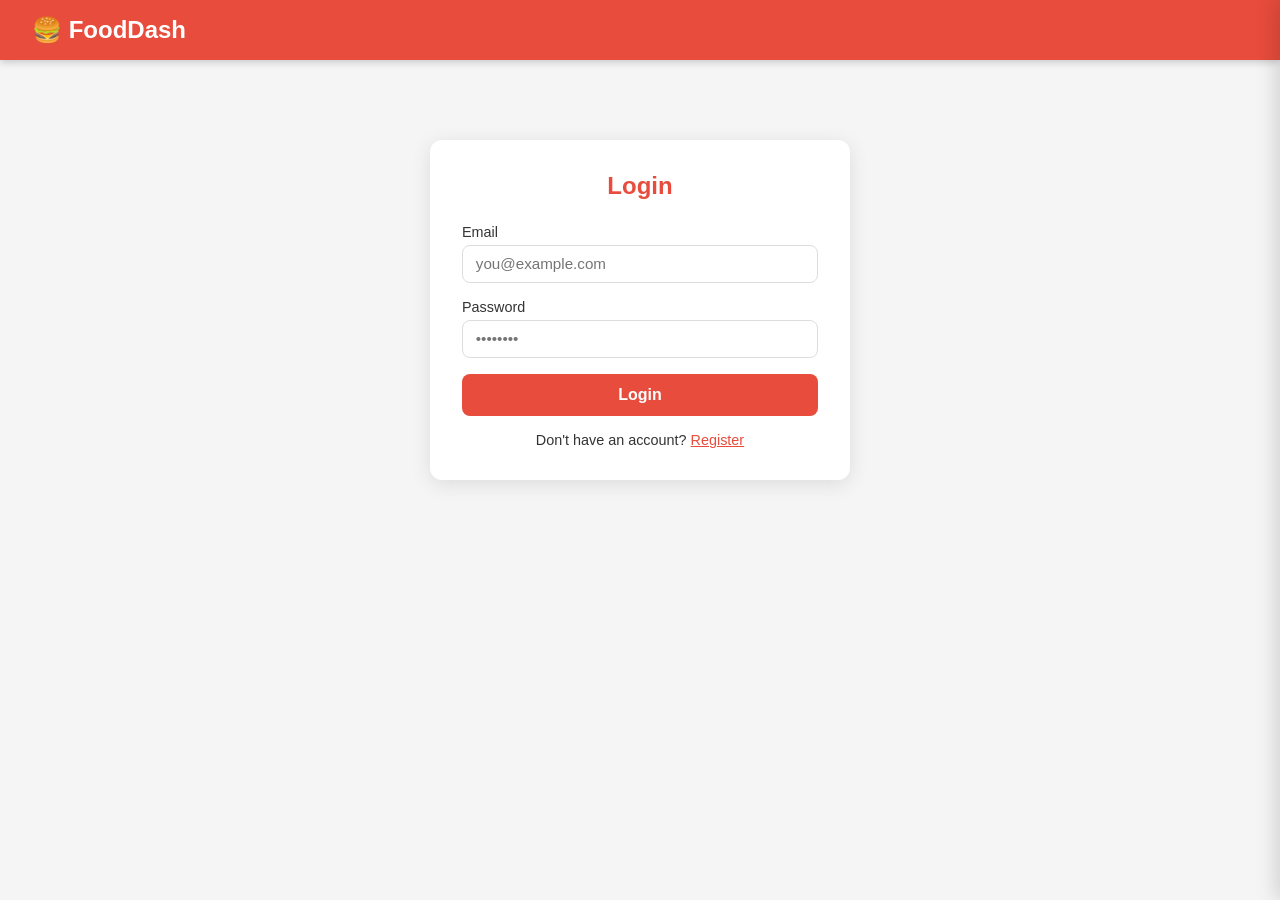
==== src/main/resources/static/index.html @ 4bcae011 "Initial commit: Food Delivery App with Spring Boot, AWS SNS, Terraform, Jenkins CI/CD" ====
<!DOCTYPE html>
<html lang="en">
<head>
    <meta charset="UTF-8">
    <meta name="viewport" content="width=device-width, initial-scale=1.0">
    <title>FoodDash - Food Delivery</title>
    <style>
        * { margin: 0; padding: 0; box-sizing: border-box; }
        body { font-family: 'Segoe UI', sans-serif; background: #f5f5f5; color: #333; }

        /* NAV */
        nav { background: #e74c3c; color: white; padding: 1rem 2rem; display: flex; justify-content: space-between; align-items: center; box-shadow: 0 2px 8px rgba(0,0,0,0.2); }
        nav h1 { font-size: 1.5rem; }
        nav .nav-links { display: flex; gap: 1rem; align-items: center; }
        nav button { background: white; color: #e74c3c; border: none; padding: 0.4rem 1rem; border-radius: 20px; cursor: pointer; font-weight: 600; }
        nav button:hover { background: #ffeaea; }
        #user-info { font-size: 0.9rem; }

        /* PAGES */
        .page { display: none; padding: 2rem; max-width: 1100px; margin: 0 auto; }
        .page.active { display: block; }

        /* AUTH */
        .auth-container { max-width: 420px; margin: 3rem auto; background: white; padding: 2rem; border-radius: 12px; box-shadow: 0 4px 20px rgba(0,0,0,0.1); }
        .auth-container h2 { text-align: center; margin-bottom: 1.5rem; color: #e74c3c; }
        .form-group { margin-bottom: 1rem; }
        .form-group label { display: block; margin-bottom: 0.3rem; font-weight: 500; font-size: 0.9rem; }
        .form-group input { width: 100%; padding: 0.6rem 0.8rem; border: 1px solid #ddd; border-radius: 8px; font-size: 0.95rem; }
        .form-group input:focus { outline: none; border-color: #e74c3c; }
        .btn-primary { width: 100%; background: #e74c3c; color: white; border: none; padding: 0.75rem; border-radius: 8px; font-size: 1rem; cursor: pointer; font-weight: 600; }
        .btn-primary:hover { background: #c0392b; }
        .auth-switch { text-align: center; margin-top: 1rem; font-size: 0.9rem; }
        .auth-switch a { color: #e74c3c; cursor: pointer; text-decoration: underline; }

        /* RESTAURANTS */
        .section-title { font-size: 1.5rem; font-weight: 700; margin-bottom: 1.5rem; color: #2c3e50; }
        .grid { display: grid; grid-template-columns: repeat(auto-fill, minmax(300px, 1fr)); gap: 1.5rem; }
        .card { background: white; border-radius: 12px; overflow: hidden; box-shadow: 0 2px 12px rgba(0,0,0,0.08); transition: transform 0.2s; cursor: pointer; }
        .card:hover { transform: translateY(-4px); }
        .card-img { width: 100%; height: 160px; background: linear-gradient(135deg, #e74c3c, #f39c12); display: flex; align-items: center; justify-content: center; font-size: 3rem; }
        .card-body { padding: 1rem; }
        .card-body h3 { font-size: 1.1rem; margin-bottom: 0.3rem; }
        .card-body p { color: #777; font-size: 0.85rem; }
        .badge { display: inline-block; background: #ffeaea; color: #e74c3c; padding: 0.2rem 0.6rem; border-radius: 20px; font-size: 0.75rem; font-weight: 600; margin-top: 0.5rem; }
        .rating { color: #f39c12; font-weight: 600; font-size: 0.9rem; }

        /* MENU */
        .back-btn { background: none; border: 1px solid #e74c3c; color: #e74c3c; padding: 0.4rem 1rem; border-radius: 20px; cursor: pointer; margin-bottom: 1.5rem; font-size: 0.9rem; }
        .back-btn:hover { background: #ffeaea; }
        .menu-item { background: white; border-radius: 10px; padding: 1rem; display: flex; justify-content: space-between; align-items: center; margin-bottom: 0.8rem; box-shadow: 0 1px 6px rgba(0,0,0,0.06); }
        .menu-item-info h4 { font-size: 1rem; margin-bottom: 0.2rem; }
        .menu-item-info p { color: #777; font-size: 0.82rem; }
        .menu-item-price { font-weight: 700; color: #e74c3c; font-size: 1rem; }
        .add-btn { background: #e74c3c; color: white; border: none; width: 32px; height: 32px; border-radius: 50%; cursor: pointer; font-size: 1.2rem; margin-left: 1rem; }
        .add-btn:hover { background: #c0392b; }

        /* CART */
        .cart-sidebar { position: fixed; right: 0; top: 0; height: 100%; width: 320px; background: white; box-shadow: -4px 0 20px rgba(0,0,0,0.15); padding: 1.5rem; overflow-y: auto; transform: translateX(100%); transition: transform 0.3s; z-index: 1000; }
        .cart-sidebar.open { transform: translateX(0); }
        .cart-sidebar h3 { margin-bottom: 1rem; color: #2c3e50; }
        .cart-item { display: flex; justify-content: space-between; align-items: center; padding: 0.6rem 0; border-bottom: 1px solid #f0f0f0; font-size: 0.9rem; }
        .cart-total { font-weight: 700; font-size: 1.1rem; margin: 1rem 0; }
        .cart-btn { position: fixed; bottom: 2rem; right: 2rem; background: #e74c3c; color: white; border: none; padding: 0.8rem 1.5rem; border-radius: 30px; cursor: pointer; font-size: 1rem; font-weight: 600; box-shadow: 0 4px 15px rgba(231,76,60,0.4); z-index: 999; }
        .delivery-input { width: 100%; padding: 0.6rem; border: 1px solid #ddd; border-radius: 8px; margin-bottom: 1rem; font-size: 0.9rem; }

        /* ORDERS */
        .order-card { background: white; border-radius: 10px; padding: 1.2rem; margin-bottom: 1rem; box-shadow: 0 1px 8px rgba(0,0,0,0.07); }
        .order-header { display: flex; justify-content: space-between; align-items: center; margin-bottom: 0.8rem; }
        .status-badge { padding: 0.3rem 0.8rem; border-radius: 20px; font-size: 0.8rem; font-weight: 600; }
        .status-ORDER_RECEIVED { background: #fff3cd; color: #856404; }
        .status-PREPARING { background: #cff4fc; color: #055160; }
        .status-OUT_FOR_DELIVERY { background: #d1ecf1; color: #0c5460; }
        .status-DELIVERED { background: #d4edda; color: #155724; }

        /* PROGRESS */
        .progress-bar { display: flex; justify-content: space-between; margin: 1rem 0; position: relative; }
        .progress-bar::before { content: ''; position: absolute; top: 12px; left: 0; right: 0; height: 3px; background: #eee; z-index: 0; }
        .progress-step { display: flex; flex-direction: column; align-items: center; z-index: 1; flex: 1; }
        .step-dot { width: 24px; height: 24px; border-radius: 50%; background: #ddd; display: flex; align-items: center; justify-content: center; font-size: 0.7rem; margin-bottom: 0.3rem; }
        .step-dot.done { background: #e74c3c; color: white; }
        .step-label { font-size: 0.65rem; color: #777; text-align: center; }

        /* ALERT */
        .alert { padding: 0.8rem 1rem; border-radius: 8px; margin-bottom: 1rem; font-size: 0.9rem; }
        .alert-error { background: #ffeaea; color: #c0392b; border: 1px solid #f5c6cb; }
        .alert-success { background: #d4edda; color: #155724; border: 1px solid #c3e6cb; }

        .loading { text-align: center; padding: 3rem; color: #777; }
    </style>
</head>
<body>

<nav>
    <h1>🍔 FoodDash</h1>
    <div class="nav-links">
        <span id="user-info"></span>
        <button id="orders-btn" onclick="showOrders()" style="display:none">My Orders</button>
        <button id="logout-btn" onclick="logout()" style="display:none">Logout</button>
    </div>
</nav>

<!-- AUTH PAGE -->
<div id="auth-page" class="page active">
    <div class="auth-container">
        <h2 id="auth-title">Login</h2>
        <div id="auth-alert"></div>
        <form id="auth-form" onsubmit="handleAuth(event)">
            <div id="name-group" class="form-group" style="display:none">
                <label>Full Name</label>
                <input type="text" id="auth-name" placeholder="John Doe">
            </div>
            <div id="phone-group" class="form-group" style="display:none">
                <label>Phone</label>
                <input type="tel" id="auth-phone" placeholder="+1234567890">
            </div>
            <div class="form-group">
                <label>Email</label>
                <input type="email" id="auth-email" placeholder="you@example.com" required>
            </div>
            <div class="form-group">
                <label>Password</label>
                <input type="password" id="auth-password" placeholder="••••••••" required>
            </div>
            <button type="submit" class="btn-primary" id="auth-submit">Login</button>
        </form>
        <div class="auth-switch">
            <span id="auth-switch-text">Don't have an account? </span>
            <a onclick="toggleAuthMode()">Register</a>
        </div>
    </div>
</div>

<!-- RESTAURANTS PAGE -->
<div id="restaurants-page" class="page">
    <h2 class="section-title">🏪 Restaurants Near You</h2>
    <div id="restaurants-grid" class="grid"><div class="loading">Loading restaurants...</div></div>
</div>

<!-- MENU PAGE -->
<div id="menu-page" class="page">
    <button class="back-btn" onclick="showRestaurants()">← Back to Restaurants</button>
    <h2 class="section-title" id="menu-title">Menu</h2>
    <div id="menu-list"></div>
</div>

<!-- ORDERS PAGE -->
<div id="orders-page" class="page">
    <button class="back-btn" onclick="showRestaurants()">← Back to Restaurants</button>
    <h2 class="section-title">📦 My Orders</h2>
    <div id="orders-list"><div class="loading">Loading orders...</div></div>
</div>

<!-- CART SIDEBAR -->
<div id="cart-sidebar" class="cart-sidebar">
    <h3>🛒 Your Cart</h3>
    <div id="cart-items-list"></div>
    <div class="cart-total" id="cart-total">Total: $0.00</div>
    <input type="text" class="delivery-input" id="delivery-address" placeholder="Delivery address...">
    <button class="btn-primary" onclick="placeOrder()">Place Order</button>
    <br><br>
    <button style="width:100%;background:#eee;border:none;padding:0.6rem;border-radius:8px;cursor:pointer" onclick="toggleCart()">Close</button>
</div>

<button class="cart-btn" id="cart-btn" onclick="toggleCart()" style="display:none">🛒 Cart (<span id="cart-count">0</span>)</button>

<script>
    const API = '/api';
    let token = localStorage.getItem('token');
    let currentUser = JSON.parse(localStorage.getItem('user') || 'null');
    let cart = [];
    let currentRestaurantId = null;
    let isRegister = false;

    // ─── INIT ───────────────────────────────────────────────────────────────────
    window.onload = () => {
        if (token && currentUser) {
            showRestaurants();
            updateNavUI();
        }
    };

    function updateNavUI() {
        document.getElementById('user-info').textContent = `Hi, ${currentUser?.name || ''}`;
        document.getElementById('orders-btn').style.display = 'inline-block';
        document.getElementById('logout-btn').style.display = 'inline-block';
        document.getElementById('cart-btn').style.display = 'inline-block';
    }

    // ─── AUTH ────────────────────────────────────────────────────────────────────
    function toggleAuthMode() {
        isRegister = !isRegister;
        document.getElementById('auth-title').textContent = isRegister ? 'Register' : 'Login';
        document.getElementById('auth-submit').textContent = isRegister ? 'Register' : 'Login';
        document.getElementById('name-group').style.display = isRegister ? 'block' : 'none';
        document.getElementById('phone-group').style.display = isRegister ? 'block' : 'none';
        document.getElementById('auth-switch-text').textContent = isRegister ? 'Already have an account? ' : "Don't have an account? ";
        document.querySelector('.auth-switch a').textContent = isRegister ? 'Login' : 'Register';
        document.getElementById('auth-alert').innerHTML = '';
    }

    async function handleAuth(e) {
        e.preventDefault();
        const email = document.getElementById('auth-email').value;
        const password = document.getElementById('auth-password').value;
        const alertEl = document.getElementById('auth-alert');

        try {
            let body = { email, password };
            let url = `${API}/auth/login`;
            if (isRegister) {
                body.name = document.getElementById('auth-name').value;
                body.phone = document.getElementById('auth-phone').value;
                url = `${API}/auth/register`;
            }
            const res = await apiFetch(url, 'POST', body, false);
            token = res.data.token;
            currentUser = { name: res.data.name, email: res.data.email };
            localStorage.setItem('token', token);
            localStorage.setItem('user', JSON.stringify(currentUser));
            updateNavUI();
            showRestaurants();
        } catch (err) {
            alertEl.innerHTML = `<div class="alert alert-error">${err.message}</div>`;
        }
    }

    function logout() {
        token = null; currentUser = null; cart = [];
        localStorage.removeItem('token'); localStorage.removeItem('user');
        document.getElementById('user-info').textContent = '';
        document.getElementById('orders-btn').style.display = 'none';
        document.getElementById('logout-btn').style.display = 'none';
        document.getElementById('cart-btn').style.display = 'none';
        showPage('auth-page');
    }

    // ─── RESTAURANTS ─────────────────────────────────────────────────────────────
    async function showRestaurants() {
        showPage('restaurants-page');
        const grid = document.getElementById('restaurants-grid');
        grid.innerHTML = '<div class="loading">Loading...</div>';
        try {
            const res = await apiFetch(`${API}/restaurants`);
            const emojis = ['🍕', '🍔', '🍣', '🌮', '🍜', '🥗'];
            grid.innerHTML = res.data.map((r, i) => `
                <div class="card" onclick="showMenu(${r.id}, '${r.name}')">
                    <div class="card-img">${emojis[i % emojis.length]}</div>
                    <div class="card-body">
                        <h3>${r.name}</h3>
                        <p>${r.address}</p>
                        <span class="badge">${r.cuisine}</span>
                        <span class="rating" style="float:right">⭐ ${r.rating}</span>
                    </div>
                </div>`).join('');
        } catch (err) {
            grid.innerHTML = `<div class="alert alert-error">${err.message}</div>`;
        }
    }

    // ─── MENU ─────────────────────────────────────────────────────────────────────
    async function showMenu(restaurantId, name) {
        currentRestaurantId = restaurantId;
        cart = [];
        updateCartUI();
        showPage('menu-page');
        document.getElementById('menu-title').textContent = `🍽️ ${name}`;
        const list = document.getElementById('menu-list');
        list.innerHTML = '<div class="loading">Loading menu...</div>';
        try {
            const res = await apiFetch(`${API}/restaurants/${restaurantId}/menu`);
            list.innerHTML = res.data.map(item => `
                <div class="menu-item">
                    <div class="menu-item-info">
                        <h4>${item.name}</h4>
                        <p>${item.description}</p>
                        <small style="color:#aaa">${item.category}</small>
                    </div>
                    <div style="display:flex;align-items:center">
                        <span class="menu-item-price">$${item.price.toFixed(2)}</span>
                        <button class="add-btn" onclick="addToCart(${item.id}, '${item.name}', ${item.price})">+</button>
                    </div>
                </div>`).join('');
        } catch (err) {
            list.innerHTML = `<div class="alert alert-error">${err.message}</div>`;
        }
    }

    // ─── CART ─────────────────────────────────────────────────────────────────────
    function addToCart(id, name, price) {
        const existing = cart.find(i => i.menuItemId === id);
        if (existing) existing.quantity++;
        else cart.push({ menuItemId: id, name, price, quantity: 1 });
        updateCartUI();
    }

    function updateCartUI() {
        const count = cart.reduce((s, i) => s + i.quantity, 0);
        const total = cart.reduce((s, i) => s + i.price * i.quantity, 0);
        document.getElementById('cart-count').textContent = count;
        document.getElementById('cart-total').textContent = `Total: $${total.toFixed(2)}`;
        document.getElementById('cart-items-list').innerHTML = cart.map(i => `
            <div class="cart-item">
                <span>${i.name} x${i.quantity}</span>
                <span>$${(i.price * i.quantity).toFixed(2)}</span>
            </div>`).join('') || '<p style="color:#aaa;font-size:0.9rem">Cart is empty</p>';
    }

    function toggleCart() {
        document.getElementById('cart-sidebar').classList.toggle('open');
    }

    async function placeOrder() {
        if (cart.length === 0) return alert('Add items to cart first!');
        const address = document.getElementById('delivery-address').value.trim();
        if (!address) return alert('Please enter delivery address');
        try {
            const res = await apiFetch(`${API}/orders`, 'POST', {
                restaurantId: currentRestaurantId,
                items: cart.map(i => ({ menuItemId: i.menuItemId, quantity: i.quantity })),
                deliveryAddress: address
            });
            cart = [];
            updateCartUI();
            toggleCart();
            alert(`✅ Order #${res.data.id} placed! You'll receive email notifications for each status update.`);
            showOrders();
        } catch (err) {
            alert('Error: ' + err.message);
        }
    }

    // ─── ORDERS ───────────────────────────────────────────────────────────────────
    async function showOrders() {
        showPage('orders-page');
        const list = document.getElementById('orders-list');
        list.innerHTML = '<div class="loading">Loading orders...</div>';
        try {
            const res = await apiFetch(`${API}/orders`);
            if (res.data.length === 0) {
                list.innerHTML = '<p style="color:#777">No orders yet. Start ordering!</p>';
                return;
            }
            const steps = ['ORDER_RECEIVED', 'PREPARING', 'OUT_FOR_DELIVERY', 'DELIVERED'];
            const stepLabels = ['Received', 'Preparing', 'On Way', 'Delivered'];
            list.innerHTML = res.data.map(o => {
                const stepIdx = steps.indexOf(o.status);
                const progressHtml = steps.map((s, i) => `
                    <div class="progress-step">
                        <div class="step-dot ${i <= stepIdx ? 'done' : ''}">${i <= stepIdx ? '✓' : i + 1}</div>
                        <div class="step-label">${stepLabels[i]}</div>
                    </div>`).join('');
                return `
                <div class="order-card">
                    <div class="order-header">
                        <div>
                            <strong>Order #${o.id}</strong>
                            <span style="color:#777;font-size:0.85rem;margin-left:0.5rem">${o.restaurant.name}</span>
                        </div>
                        <span class="status-badge status-${o.status}">${o.status.replace(/_/g, ' ')}</span>
                    </div>
                    <div class="progress-bar">${progressHtml}</div>
                    <div style="font-size:0.85rem;color:#555">
                        ${o.items.map(i => `${i.menuItem.name} x${i.quantity}`).join(', ')}
                    </div>
                    <div style="font-weight:700;margin-top:0.5rem;color:#e74c3c">$${o.totalAmount.toFixed(2)}</div>
                </div>`;
            }).join('');
        } catch (err) {
            list.innerHTML = `<div class="alert alert-error">${err.message}</div>`;
        }
    }

    // ─── HELPERS ──────────────────────────────────────────────────────────────────
    function showPage(id) {
        document.querySelectorAll('.page').forEach(p => p.classList.remove('active'));
        document.getElementById(id).classList.add('active');
    }

    async function apiFetch(url, method = 'GET', body = null, auth = true) {
        const headers = { 'Content-Type': 'application/json' };
        if (auth && token) headers['Authorization'] = `Bearer ${token}`;
        const res = await fetch(url, { method, headers, body: body ? JSON.stringify(body) : null });
        const data = await res.json();
        if (!res.ok || !data.success) throw new Error(data.message || 'Request failed');
        return data;
    }
</script>
</body>
</html>
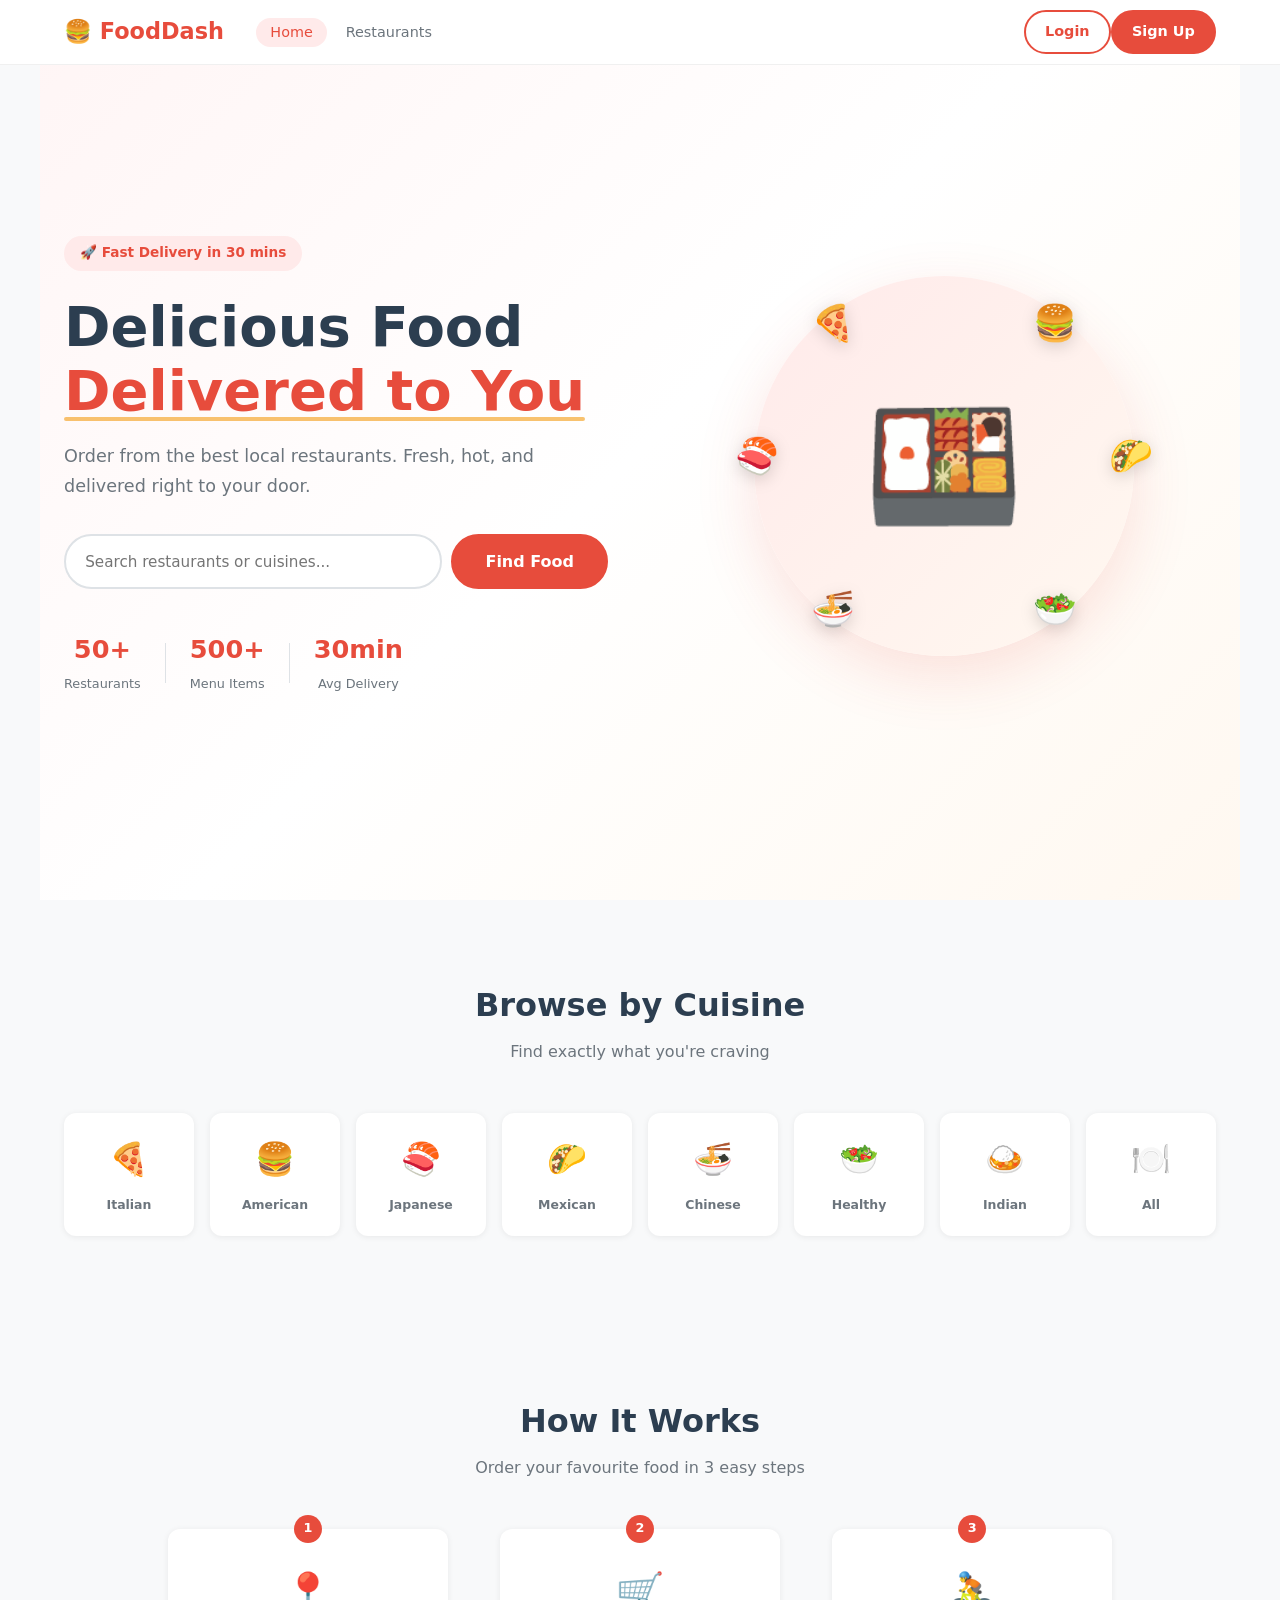
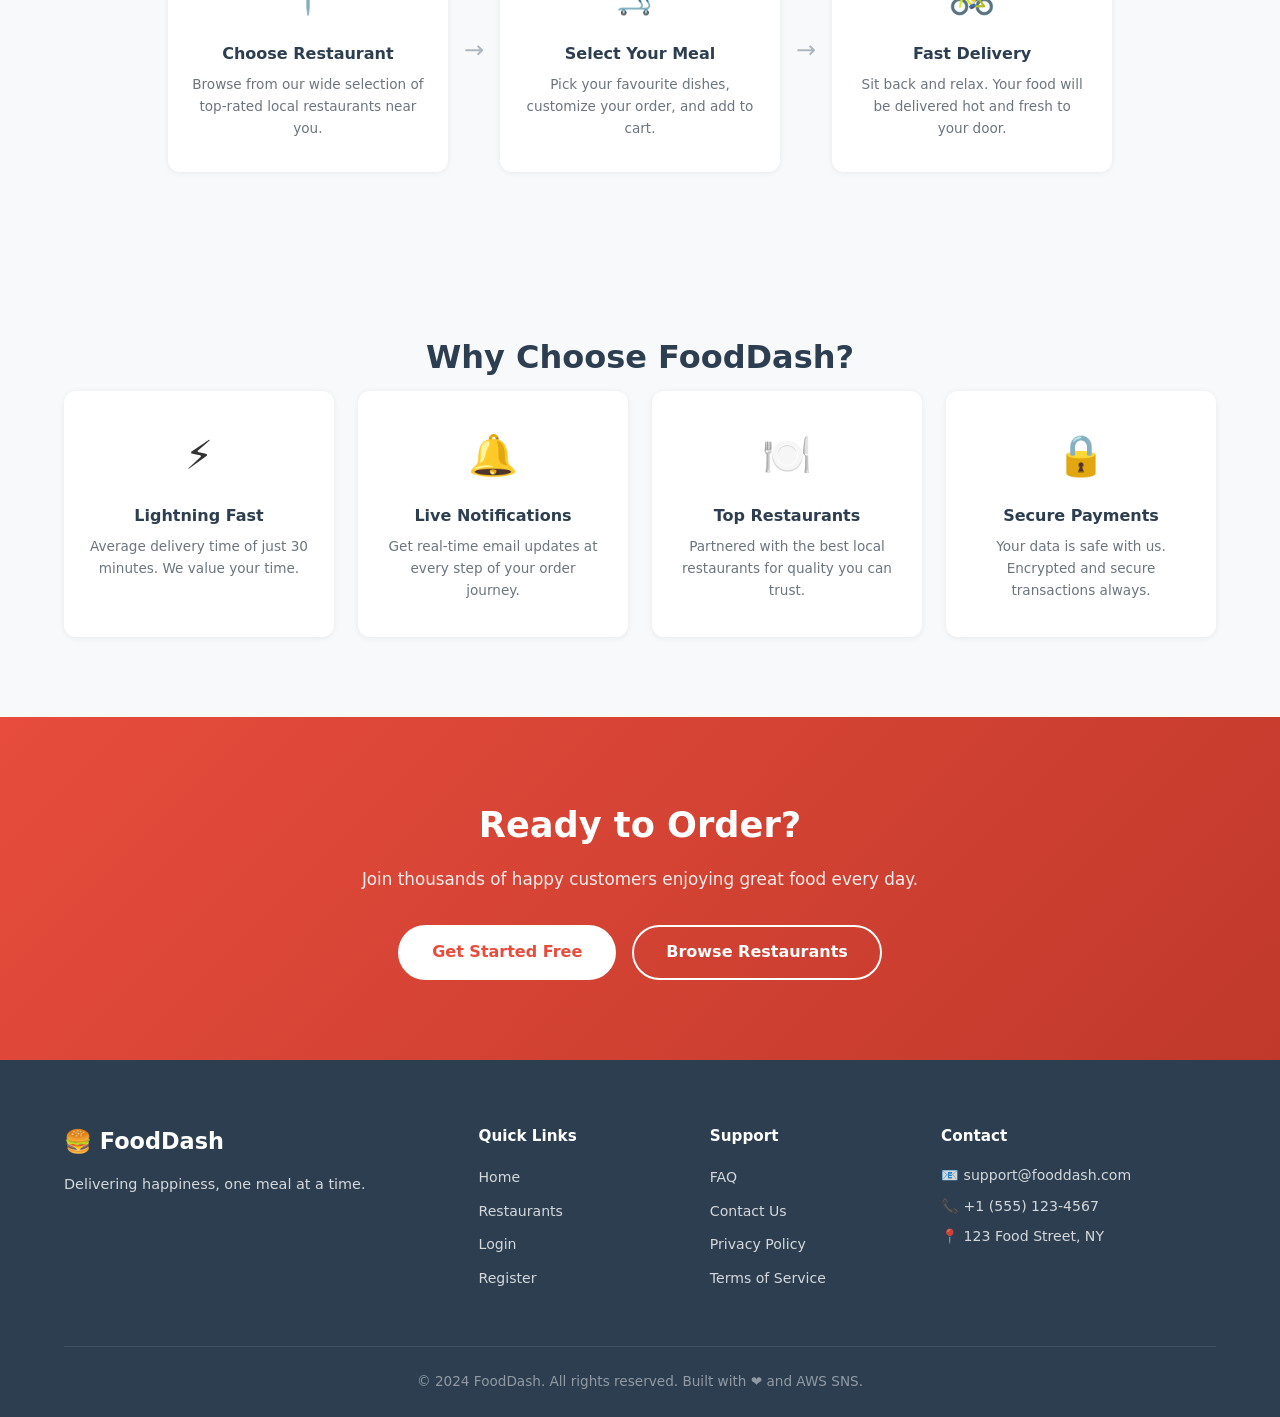
==== commit d5ab235a: "feat: complete frontend rebuild — multi-page SPA with hero, restaurants, menu, cart, orders, auth" ====
--- a/src/main/resources/static/index.html
+++ b/src/main/resources/static/index.html
@@ -3,386 +3,255 @@
 <head>
     <meta charset="UTF-8">
     <meta name="viewport" content="width=device-width, initial-scale=1.0">
-    <title>FoodDash - Food Delivery</title>
-    <style>
-        * { margin: 0; padding: 0; box-sizing: border-box; }
-        body { font-family: 'Segoe UI', sans-serif; background: #f5f5f5; color: #333; }
-
-        /* NAV */
-        nav { background: #e74c3c; color: white; padding: 1rem 2rem; display: flex; justify-content: space-between; align-items: center; box-shadow: 0 2px 8px rgba(0,0,0,0.2); }
-        nav h1 { font-size: 1.5rem; }
-        nav .nav-links { display: flex; gap: 1rem; align-items: center; }
-        nav button { background: white; color: #e74c3c; border: none; padding: 0.4rem 1rem; border-radius: 20px; cursor: pointer; font-weight: 600; }
-        nav button:hover { background: #ffeaea; }
-        #user-info { font-size: 0.9rem; }
-
-        /* PAGES */
-        .page { display: none; padding: 2rem; max-width: 1100px; margin: 0 auto; }
-        .page.active { display: block; }
-
-        /* AUTH */
-        .auth-container { max-width: 420px; margin: 3rem auto; background: white; padding: 2rem; border-radius: 12px; box-shadow: 0 4px 20px rgba(0,0,0,0.1); }
-        .auth-container h2 { text-align: center; margin-bottom: 1.5rem; color: #e74c3c; }
-        .form-group { margin-bottom: 1rem; }
-        .form-group label { display: block; margin-bottom: 0.3rem; font-weight: 500; font-size: 0.9rem; }
-        .form-group input { width: 100%; padding: 0.6rem 0.8rem; border: 1px solid #ddd; border-radius: 8px; font-size: 0.95rem; }
-        .form-group input:focus { outline: none; border-color: #e74c3c; }
-        .btn-primary { width: 100%; background: #e74c3c; color: white; border: none; padding: 0.75rem; border-radius: 8px; font-size: 1rem; cursor: pointer; font-weight: 600; }
-        .btn-primary:hover { background: #c0392b; }
-        .auth-switch { text-align: center; margin-top: 1rem; font-size: 0.9rem; }
-        .auth-switch a { color: #e74c3c; cursor: pointer; text-decoration: underline; }
-
-        /* RESTAURANTS */
-        .section-title { font-size: 1.5rem; font-weight: 700; margin-bottom: 1.5rem; color: #2c3e50; }
-        .grid { display: grid; grid-template-columns: repeat(auto-fill, minmax(300px, 1fr)); gap: 1.5rem; }
-        .card { background: white; border-radius: 12px; overflow: hidden; box-shadow: 0 2px 12px rgba(0,0,0,0.08); transition: transform 0.2s; cursor: pointer; }
-        .card:hover { transform: translateY(-4px); }
-        .card-img { width: 100%; height: 160px; background: linear-gradient(135deg, #e74c3c, #f39c12); display: flex; align-items: center; justify-content: center; font-size: 3rem; }
-        .card-body { padding: 1rem; }
-        .card-body h3 { font-size: 1.1rem; margin-bottom: 0.3rem; }
-        .card-body p { color: #777; font-size: 0.85rem; }
-        .badge { display: inline-block; background: #ffeaea; color: #e74c3c; padding: 0.2rem 0.6rem; border-radius: 20px; font-size: 0.75rem; font-weight: 600; margin-top: 0.5rem; }
-        .rating { color: #f39c12; font-weight: 600; font-size: 0.9rem; }
-
-        /* MENU */
-        .back-btn { background: none; border: 1px solid #e74c3c; color: #e74c3c; padding: 0.4rem 1rem; border-radius: 20px; cursor: pointer; margin-bottom: 1.5rem; font-size: 0.9rem; }
-        .back-btn:hover { background: #ffeaea; }
-        .menu-item { background: white; border-radius: 10px; padding: 1rem; display: flex; justify-content: space-between; align-items: center; margin-bottom: 0.8rem; box-shadow: 0 1px 6px rgba(0,0,0,0.06); }
-        .menu-item-info h4 { font-size: 1rem; margin-bottom: 0.2rem; }
-        .menu-item-info p { color: #777; font-size: 0.82rem; }
-        .menu-item-price { font-weight: 700; color: #e74c3c; font-size: 1rem; }
-        .add-btn { background: #e74c3c; color: white; border: none; width: 32px; height: 32px; border-radius: 50%; cursor: pointer; font-size: 1.2rem; margin-left: 1rem; }
-        .add-btn:hover { background: #c0392b; }
-
-        /* CART */
-        .cart-sidebar { position: fixed; right: 0; top: 0; height: 100%; width: 320px; background: white; box-shadow: -4px 0 20px rgba(0,0,0,0.15); padding: 1.5rem; overflow-y: auto; transform: translateX(100%); transition: transform 0.3s; z-index: 1000; }
-        .cart-sidebar.open { transform: translateX(0); }
-        .cart-sidebar h3 { margin-bottom: 1rem; color: #2c3e50; }
-        .cart-item { display: flex; justify-content: space-between; align-items: center; padding: 0.6rem 0; border-bottom: 1px solid #f0f0f0; font-size: 0.9rem; }
-        .cart-total { font-weight: 700; font-size: 1.1rem; margin: 1rem 0; }
-        .cart-btn { position: fixed; bottom: 2rem; right: 2rem; background: #e74c3c; color: white; border: none; padding: 0.8rem 1.5rem; border-radius: 30px; cursor: pointer; font-size: 1rem; font-weight: 600; box-shadow: 0 4px 15px rgba(231,76,60,0.4); z-index: 999; }
-        .delivery-input { width: 100%; padding: 0.6rem; border: 1px solid #ddd; border-radius: 8px; margin-bottom: 1rem; font-size: 0.9rem; }
-
-        /* ORDERS */
-        .order-card { background: white; border-radius: 10px; padding: 1.2rem; margin-bottom: 1rem; box-shadow: 0 1px 8px rgba(0,0,0,0.07); }
-        .order-header { display: flex; justify-content: space-between; align-items: center; margin-bottom: 0.8rem; }
-        .status-badge { padding: 0.3rem 0.8rem; border-radius: 20px; font-size: 0.8rem; font-weight: 600; }
-        .status-ORDER_RECEIVED { background: #fff3cd; color: #856404; }
-        .status-PREPARING { background: #cff4fc; color: #055160; }
-        .status-OUT_FOR_DELIVERY { background: #d1ecf1; color: #0c5460; }
-        .status-DELIVERED { background: #d4edda; color: #155724; }
-
-        /* PROGRESS */
-        .progress-bar { display: flex; justify-content: space-between; margin: 1rem 0; position: relative; }
-        .progress-bar::before { content: ''; position: absolute; top: 12px; left: 0; right: 0; height: 3px; background: #eee; z-index: 0; }
-        .progress-step { display: flex; flex-direction: column; align-items: center; z-index: 1; flex: 1; }
-        .step-dot { width: 24px; height: 24px; border-radius: 50%; background: #ddd; display: flex; align-items: center; justify-content: center; font-size: 0.7rem; margin-bottom: 0.3rem; }
-        .step-dot.done { background: #e74c3c; color: white; }
-        .step-label { font-size: 0.65rem; color: #777; text-align: center; }
-
-        /* ALERT */
-        .alert { padding: 0.8rem 1rem; border-radius: 8px; margin-bottom: 1rem; font-size: 0.9rem; }
-        .alert-error { background: #ffeaea; color: #c0392b; border: 1px solid #f5c6cb; }
-        .alert-success { background: #d4edda; color: #155724; border: 1px solid #c3e6cb; }
-
-        .loading { text-align: center; padding: 3rem; color: #777; }
-    </style>
+    <title>FoodDash — Fast Food Delivery</title>
+    <link rel="stylesheet" href="css/main.css">
+    <link rel="stylesheet" href="css/home.css">
 </head>
 <body>
 
-<nav>
-    <h1>🍔 FoodDash</h1>
-    <div class="nav-links">
-        <span id="user-info"></span>
-        <button id="orders-btn" onclick="showOrders()" style="display:none">My Orders</button>
-        <button id="logout-btn" onclick="logout()" style="display:none">Logout</button>
+<!-- ── NAVBAR ─────────────────────────────────────────────────────────────── -->
+<nav class="navbar" id="navbar">
+    <div class="nav-container">
+        <a href="index.html" class="nav-logo">🍔 FoodDash</a>
+        <ul class="nav-menu" id="navMenu">
+            <li><a href="index.html" class="nav-link active">Home</a></li>
+            <li><a href="pages/restaurants.html" class="nav-link">Restaurants</a></li>
+            <li><a href="pages/orders.html" class="nav-link" id="ordersNavLink" style="display:none">My Orders</a></li>
+        </ul>
+        <div class="nav-actions">
+            <div id="guestActions">
+                <a href="pages/login.html" class="btn btn-outline">Login</a>
+                <a href="pages/register.html" class="btn btn-primary">Sign Up</a>
+            </div>
+            <div id="userActions" style="display:none">
+                <span class="nav-user" id="navUserName"></span>
+                <a href="pages/orders.html" class="btn btn-outline">My Orders</a>
+                <button class="btn btn-danger" onclick="logout()">Logout</button>
+            </div>
+        </div>
+        <button class="hamburger" id="hamburger" onclick="toggleMenu()">☰</button>
     </div>
 </nav>
 
-<!-- AUTH PAGE -->
-<div id="auth-page" class="page active">
-    <div class="auth-container">
-        <h2 id="auth-title">Login</h2>
-        <div id="auth-alert"></div>
-        <form id="auth-form" onsubmit="handleAuth(event)">
-            <div id="name-group" class="form-group" style="display:none">
-                <label>Full Name</label>
-                <input type="text" id="auth-name" placeholder="John Doe">
-            </div>
-            <div id="phone-group" class="form-group" style="display:none">
-                <label>Phone</label>
-                <input type="tel" id="auth-phone" placeholder="+1234567890">
-            </div>
-            <div class="form-group">
-                <label>Email</label>
-                <input type="email" id="auth-email" placeholder="you@example.com" required>
-            </div>
-            <div class="form-group">
-                <label>Password</label>
-                <input type="password" id="auth-password" placeholder="••••••••" required>
-            </div>
-            <button type="submit" class="btn-primary" id="auth-submit">Login</button>
-        </form>
-        <div class="auth-switch">
-            <span id="auth-switch-text">Don't have an account? </span>
-            <a onclick="toggleAuthMode()">Register</a>
-        </div>
-    </div>
-</div>
-
-<!-- RESTAURANTS PAGE -->
-<div id="restaurants-page" class="page">
-    <h2 class="section-title">🏪 Restaurants Near You</h2>
-    <div id="restaurants-grid" class="grid"><div class="loading">Loading restaurants...</div></div>
-</div>
-
-<!-- MENU PAGE -->
-<div id="menu-page" class="page">
-    <button class="back-btn" onclick="showRestaurants()">← Back to Restaurants</button>
-    <h2 class="section-title" id="menu-title">Menu</h2>
-    <div id="menu-list"></div>
-</div>
-
-<!-- ORDERS PAGE -->
-<div id="orders-page" class="page">
-    <button class="back-btn" onclick="showRestaurants()">← Back to Restaurants</button>
-    <h2 class="section-title">📦 My Orders</h2>
-    <div id="orders-list"><div class="loading">Loading orders...</div></div>
-</div>
-
-<!-- CART SIDEBAR -->
-<div id="cart-sidebar" class="cart-sidebar">
-    <h3>🛒 Your Cart</h3>
-    <div id="cart-items-list"></div>
-    <div class="cart-total" id="cart-total">Total: $0.00</div>
-    <input type="text" class="delivery-input" id="delivery-address" placeholder="Delivery address...">
-    <button class="btn-primary" onclick="placeOrder()">Place Order</button>
-    <br><br>
-    <button style="width:100%;background:#eee;border:none;padding:0.6rem;border-radius:8px;cursor:pointer" onclick="toggleCart()">Close</button>
-</div>
-
-<button class="cart-btn" id="cart-btn" onclick="toggleCart()" style="display:none">🛒 Cart (<span id="cart-count">0</span>)</button>
-
+<!-- ── HERO ───────────────────────────────────────────────────────────────── -->
+<section class="hero">
+    <div class="hero-content">
+        <div class="hero-badge">🚀 Fast Delivery in 30 mins</div>
+        <h1 class="hero-title">
+            Delicious Food<br>
+            <span class="hero-highlight">Delivered to You</span>
+        </h1>
+        <p class="hero-subtitle">
+            Order from the best local restaurants. Fresh, hot, and delivered right to your door.
+        </p>
+        <div class="hero-search">
+            <input type="text" id="heroSearch" placeholder="Search restaurants or cuisines..." class="search-input">
+            <a href="pages/restaurants.html" class="btn btn-primary btn-lg" id="heroSearchBtn">Find Food</a>
+        </div>
+        <div class="hero-stats">
+            <div class="stat"><span class="stat-num">50+</span><span class="stat-label">Restaurants</span></div>
+            <div class="stat-divider"></div>
+            <div class="stat"><span class="stat-num">500+</span><span class="stat-label">Menu Items</span></div>
+            <div class="stat-divider"></div>
+            <div class="stat"><span class="stat-num">30min</span><span class="stat-label">Avg Delivery</span></div>
+        </div>
+    </div>
+    <div class="hero-image">
+        <div class="hero-food-card">
+            <div class="food-float food-1">🍕</div>
+            <div class="food-float food-2">🍔</div>
+            <div class="food-float food-3">🍣</div>
+            <div class="food-float food-4">🌮</div>
+            <div class="food-float food-5">🍜</div>
+            <div class="food-float food-6">🥗</div>
+            <div class="hero-bowl">🍱</div>
+        </div>
+    </div>
+</section>
+
+<!-- ── CATEGORIES ─────────────────────────────────────────────────────────── -->
+<section class="section">
+    <div class="container">
+        <h2 class="section-title">Browse by Cuisine</h2>
+        <p class="section-subtitle">Find exactly what you're craving</p>
+        <div class="categories-grid">
+            <a href="pages/restaurants.html?cuisine=Italian" class="category-card">
+                <div class="category-icon">🍕</div>
+                <span>Italian</span>
+            </a>
+            <a href="pages/restaurants.html?cuisine=American" class="category-card">
+                <div class="category-icon">🍔</div>
+                <span>American</span>
+            </a>
+            <a href="pages/restaurants.html?cuisine=Japanese" class="category-card">
+                <div class="category-icon">🍣</div>
+                <span>Japanese</span>
+            </a>
+            <a href="pages/restaurants.html?cuisine=Mexican" class="category-card">
+                <div class="category-icon">🌮</div>
+                <span>Mexican</span>
+            </a>
+            <a href="pages/restaurants.html?cuisine=Chinese" class="category-card">
+                <div class="category-icon">🍜</div>
+                <span>Chinese</span>
+            </a>
+            <a href="pages/restaurants.html?cuisine=Healthy" class="category-card">
+                <div class="category-icon">🥗</div>
+                <span>Healthy</span>
+            </a>
+            <a href="pages/restaurants.html?cuisine=Indian" class="category-card">
+                <div class="category-icon">🍛</div>
+                <span>Indian</span>
+            </a>
+            <a href="pages/restaurants.html" class="category-card">
+                <div class="category-icon">🍽️</div>
+                <span>All</span>
+            </a>
+        </div>
+    </div>
+</section>
+
+<!-- ── HOW IT WORKS ────────────────────────────────────────────────────────── -->
+<section class="section section-gray">
+    <div class="container">
+        <h2 class="section-title">How It Works</h2>
+        <p class="section-subtitle">Order your favourite food in 3 easy steps</p>
+        <div class="steps-grid">
+            <div class="step-card">
+                <div class="step-number">1</div>
+                <div class="step-icon">📍</div>
+                <h3>Choose Restaurant</h3>
+                <p>Browse from our wide selection of top-rated local restaurants near you.</p>
+            </div>
+            <div class="step-arrow">→</div>
+            <div class="step-card">
+                <div class="step-number">2</div>
+                <div class="step-icon">🛒</div>
+                <h3>Select Your Meal</h3>
+                <p>Pick your favourite dishes, customize your order, and add to cart.</p>
+            </div>
+            <div class="step-arrow">→</div>
+            <div class="step-card">
+                <div class="step-number">3</div>
+                <div class="step-icon">🚴</div>
+                <h3>Fast Delivery</h3>
+                <p>Sit back and relax. Your food will be delivered hot and fresh to your door.</p>
+            </div>
+        </div>
+    </div>
+</section>
+
+<!-- ── FEATURES ───────────────────────────────────────────────────────────── -->
+<section class="section">
+    <div class="container">
+        <h2 class="section-title">Why Choose FoodDash?</h2>
+        <div class="features-grid">
+            <div class="feature-card">
+                <div class="feature-icon">⚡</div>
+                <h3>Lightning Fast</h3>
+                <p>Average delivery time of just 30 minutes. We value your time.</p>
+            </div>
+            <div class="feature-card">
+                <div class="feature-icon">🔔</div>
+                <h3>Live Notifications</h3>
+                <p>Get real-time email updates at every step of your order journey.</p>
+            </div>
+            <div class="feature-card">
+                <div class="feature-icon">🍽️</div>
+                <h3>Top Restaurants</h3>
+                <p>Partnered with the best local restaurants for quality you can trust.</p>
+            </div>
+            <div class="feature-card">
+                <div class="feature-icon">🔒</div>
+                <h3>Secure Payments</h3>
+                <p>Your data is safe with us. Encrypted and secure transactions always.</p>
+            </div>
+        </div>
+    </div>
+</section>
+
+<!-- ── CTA ────────────────────────────────────────────────────────────────── -->
+<section class="cta-section">
+    <div class="container">
+        <div class="cta-content">
+            <h2>Ready to Order?</h2>
+            <p>Join thousands of happy customers enjoying great food every day.</p>
+            <div class="cta-buttons">
+                <a href="pages/register.html" class="btn btn-white btn-lg">Get Started Free</a>
+                <a href="pages/restaurants.html" class="btn btn-outline-white btn-lg">Browse Restaurants</a>
+            </div>
+        </div>
+    </div>
+</section>
+
+<!-- ── FOOTER ─────────────────────────────────────────────────────────────── -->
+<footer class="footer">
+    <div class="container">
+        <div class="footer-grid">
+            <div class="footer-brand">
+                <div class="footer-logo">🍔 FoodDash</div>
+                <p>Delivering happiness, one meal at a time.</p>
+            </div>
+            <div class="footer-links">
+                <h4>Quick Links</h4>
+                <ul>
+                    <li><a href="index.html">Home</a></li>
+                    <li><a href="pages/restaurants.html">Restaurants</a></li>
+                    <li><a href="pages/login.html">Login</a></li>
+                    <li><a href="pages/register.html">Register</a></li>
+                </ul>
+            </div>
+            <div class="footer-links">
+                <h4>Support</h4>
+                <ul>
+                    <li><a href="#">FAQ</a></li>
+                    <li><a href="#">Contact Us</a></li>
+                    <li><a href="#">Privacy Policy</a></li>
+                    <li><a href="#">Terms of Service</a></li>
+                </ul>
+            </div>
+            <div class="footer-contact">
+                <h4>Contact</h4>
+                <p>📧 support@fooddash.com</p>
+                <p>📞 +1 (555) 123-4567</p>
+                <p>📍 123 Food Street, NY</p>
+            </div>
+        </div>
+        <div class="footer-bottom">
+            <p>© 2024 FoodDash. All rights reserved. Built with ❤️ and AWS SNS.</p>
+        </div>
+    </div>
+</footer>
+
+<script src="js/auth.js"></script>
 <script>
-    const API = '/api';
-    let token = localStorage.getItem('token');
-    let currentUser = JSON.parse(localStorage.getItem('user') || 'null');
-    let cart = [];
-    let currentRestaurantId = null;
-    let isRegister = false;
-
-    // ─── INIT ───────────────────────────────────────────────────────────────────
-    window.onload = () => {
-        if (token && currentUser) {
-            showRestaurants();
-            updateNavUI();
+    // Navbar scroll effect
+    window.addEventListener('scroll', () => {
+        document.getElementById('navbar').classList.toggle('scrolled', window.scrollY > 50);
+    });
+
+    // Hero search redirect
+    document.getElementById('heroSearch').addEventListener('keypress', (e) => {
+        if (e.key === 'Enter') {
+            const q = e.target.value.trim();
+            if (q) window.location.href = `pages/restaurants.html?search=${encodeURIComponent(q)}`;
         }
-    };
-
-    function updateNavUI() {
-        document.getElementById('user-info').textContent = `Hi, ${currentUser?.name || ''}`;
-        document.getElementById('orders-btn').style.display = 'inline-block';
-        document.getElementById('logout-btn').style.display = 'inline-block';
-        document.getElementById('cart-btn').style.display = 'inline-block';
+    });
+
+    document.getElementById('heroSearchBtn').addEventListener('click', () => {
+        const q = document.getElementById('heroSearch').value.trim();
+        if (q) window.location.href = `pages/restaurants.html?search=${encodeURIComponent(q)}`;
+        else window.location.href = 'pages/restaurants.html';
+    });
+
+    function toggleMenu() {
+        document.getElementById('navMenu').classList.toggle('open');
     }
 
-    // ─── AUTH ────────────────────────────────────────────────────────────────────
-    function toggleAuthMode() {
-        isRegister = !isRegister;
-        document.getElementById('auth-title').textContent = isRegister ? 'Register' : 'Login';
-        document.getElementById('auth-submit').textContent = isRegister ? 'Register' : 'Login';
-        document.getElementById('name-group').style.display = isRegister ? 'block' : 'none';
-        document.getElementById('phone-group').style.display = isRegister ? 'block' : 'none';
-        document.getElementById('auth-switch-text').textContent = isRegister ? 'Already have an account? ' : "Don't have an account? ";
-        document.querySelector('.auth-switch a').textContent = isRegister ? 'Login' : 'Register';
-        document.getElementById('auth-alert').innerHTML = '';
-    }
-
-    async function handleAuth(e) {
-        e.preventDefault();
-        const email = document.getElementById('auth-email').value;
-        const password = document.getElementById('auth-password').value;
-        const alertEl = document.getElementById('auth-alert');
-
-        try {
-            let body = { email, password };
-            let url = `${API}/auth/login`;
-            if (isRegister) {
-                body.name = document.getElementById('auth-name').value;
-                body.phone = document.getElementById('auth-phone').value;
-                url = `${API}/auth/register`;
-            }
-            const res = await apiFetch(url, 'POST', body, false);
-            token = res.data.token;
-            currentUser = { name: res.data.name, email: res.data.email };
-            localStorage.setItem('token', token);
-            localStorage.setItem('user', JSON.stringify(currentUser));
-            updateNavUI();
-            showRestaurants();
-        } catch (err) {
-            alertEl.innerHTML = `<div class="alert alert-error">${err.message}</div>`;
-        }
-    }
-
     function logout() {
-        token = null; currentUser = null; cart = [];
-        localStorage.removeItem('token'); localStorage.removeItem('user');
-        document.getElementById('user-info').textContent = '';
-        document.getElementById('orders-btn').style.display = 'none';
-        document.getElementById('logout-btn').style.display = 'none';
-        document.getElementById('cart-btn').style.display = 'none';
-        showPage('auth-page');
-    }
-
-    // ─── RESTAURANTS ─────────────────────────────────────────────────────────────
-    async function showRestaurants() {
-        showPage('restaurants-page');
-        const grid = document.getElementById('restaurants-grid');
-        grid.innerHTML = '<div class="loading">Loading...</div>';
-        try {
-            const res = await apiFetch(`${API}/restaurants`);
-            const emojis = ['🍕', '🍔', '🍣', '🌮', '🍜', '🥗'];
-            grid.innerHTML = res.data.map((r, i) => `
-                <div class="card" onclick="showMenu(${r.id}, '${r.name}')">
-                    <div class="card-img">${emojis[i % emojis.length]}</div>
-                    <div class="card-body">
-                        <h3>${r.name}</h3>
-                        <p>${r.address}</p>
-                        <span class="badge">${r.cuisine}</span>
-                        <span class="rating" style="float:right">⭐ ${r.rating}</span>
-                    </div>
-                </div>`).join('');
-        } catch (err) {
-            grid.innerHTML = `<div class="alert alert-error">${err.message}</div>`;
-        }
-    }
-
-    // ─── MENU ─────────────────────────────────────────────────────────────────────
-    async function showMenu(restaurantId, name) {
-        currentRestaurantId = restaurantId;
-        cart = [];
-        updateCartUI();
-        showPage('menu-page');
-        document.getElementById('menu-title').textContent = `🍽️ ${name}`;
-        const list = document.getElementById('menu-list');
-        list.innerHTML = '<div class="loading">Loading menu...</div>';
-        try {
-            const res = await apiFetch(`${API}/restaurants/${restaurantId}/menu`);
-            list.innerHTML = res.data.map(item => `
-                <div class="menu-item">
-                    <div class="menu-item-info">
-                        <h4>${item.name}</h4>
-                        <p>${item.description}</p>
-                        <small style="color:#aaa">${item.category}</small>
-                    </div>
-                    <div style="display:flex;align-items:center">
-                        <span class="menu-item-price">$${item.price.toFixed(2)}</span>
-                        <button class="add-btn" onclick="addToCart(${item.id}, '${item.name}', ${item.price})">+</button>
-                    </div>
-                </div>`).join('');
-        } catch (err) {
-            list.innerHTML = `<div class="alert alert-error">${err.message}</div>`;
-        }
-    }
-
-    // ─── CART ─────────────────────────────────────────────────────────────────────
-    function addToCart(id, name, price) {
-        const existing = cart.find(i => i.menuItemId === id);
-        if (existing) existing.quantity++;
-        else cart.push({ menuItemId: id, name, price, quantity: 1 });
-        updateCartUI();
-    }
-
-    function updateCartUI() {
-        const count = cart.reduce((s, i) => s + i.quantity, 0);
-        const total = cart.reduce((s, i) => s + i.price * i.quantity, 0);
-        document.getElementById('cart-count').textContent = count;
-        document.getElementById('cart-total').textContent = `Total: $${total.toFixed(2)}`;
-        document.getElementById('cart-items-list').innerHTML = cart.map(i => `
-            <div class="cart-item">
-                <span>${i.name} x${i.quantity}</span>
-                <span>$${(i.price * i.quantity).toFixed(2)}</span>
-            </div>`).join('') || '<p style="color:#aaa;font-size:0.9rem">Cart is empty</p>';
-    }
-
-    function toggleCart() {
-        document.getElementById('cart-sidebar').classList.toggle('open');
-    }
-
-    async function placeOrder() {
-        if (cart.length === 0) return alert('Add items to cart first!');
-        const address = document.getElementById('delivery-address').value.trim();
-        if (!address) return alert('Please enter delivery address');
-        try {
-            const res = await apiFetch(`${API}/orders`, 'POST', {
-                restaurantId: currentRestaurantId,
-                items: cart.map(i => ({ menuItemId: i.menuItemId, quantity: i.quantity })),
-                deliveryAddress: address
-            });
-            cart = [];
-            updateCartUI();
-            toggleCart();
-            alert(`✅ Order #${res.data.id} placed! You'll receive email notifications for each status update.`);
-            showOrders();
-        } catch (err) {
-            alert('Error: ' + err.message);
-        }
-    }
-
-    // ─── ORDERS ───────────────────────────────────────────────────────────────────
-    async function showOrders() {
-        showPage('orders-page');
-        const list = document.getElementById('orders-list');
-        list.innerHTML = '<div class="loading">Loading orders...</div>';
-        try {
-            const res = await apiFetch(`${API}/orders`);
-            if (res.data.length === 0) {
-                list.innerHTML = '<p style="color:#777">No orders yet. Start ordering!</p>';
-                return;
-            }
-            const steps = ['ORDER_RECEIVED', 'PREPARING', 'OUT_FOR_DELIVERY', 'DELIVERED'];
-            const stepLabels = ['Received', 'Preparing', 'On Way', 'Delivered'];
-            list.innerHTML = res.data.map(o => {
-                const stepIdx = steps.indexOf(o.status);
-                const progressHtml = steps.map((s, i) => `
-                    <div class="progress-step">
-                        <div class="step-dot ${i <= stepIdx ? 'done' : ''}">${i <= stepIdx ? '✓' : i + 1}</div>
-                        <div class="step-label">${stepLabels[i]}</div>
-                    </div>`).join('');
-                return `
-                <div class="order-card">
-                    <div class="order-header">
-                        <div>
-                            <strong>Order #${o.id}</strong>
-                            <span style="color:#777;font-size:0.85rem;margin-left:0.5rem">${o.restaurant.name}</span>
-                        </div>
-                        <span class="status-badge status-${o.status}">${o.status.replace(/_/g, ' ')}</span>
-                    </div>
-                    <div class="progress-bar">${progressHtml}</div>
-                    <div style="font-size:0.85rem;color:#555">
-                        ${o.items.map(i => `${i.menuItem.name} x${i.quantity}`).join(', ')}
-                    </div>
-                    <div style="font-weight:700;margin-top:0.5rem;color:#e74c3c">$${o.totalAmount.toFixed(2)}</div>
-                </div>`;
-            }).join('');
-        } catch (err) {
-            list.innerHTML = `<div class="alert alert-error">${err.message}</div>`;
-        }
-    }
-
-    // ─── HELPERS ──────────────────────────────────────────────────────────────────
-    function showPage(id) {
-        document.querySelectorAll('.page').forEach(p => p.classList.remove('active'));
-        document.getElementById(id).classList.add('active');
-    }
-
-    async function apiFetch(url, method = 'GET', body = null, auth = true) {
-        const headers = { 'Content-Type': 'application/json' };
-        if (auth && token) headers['Authorization'] = `Bearer ${token}`;
-        const res = await fetch(url, { method, headers, body: body ? JSON.stringify(body) : null });
-        const data = await res.json();
-        if (!res.ok || !data.success) throw new Error(data.message || 'Request failed');
-        return data;
+        localStorage.removeItem('token');
+        localStorage.removeItem('user');
+        window.location.reload();
     }
 </script>
 </body>
--- a/src/main/resources/static/css/main.css
+++ b/src/main/resources/static/css/main.css
@@ -0,0 +1,355 @@
+/* ═══════════════════════════════════════════════════════════════
+   FOODDASH — GLOBAL STYLES
+   Design tokens, reset, navbar, buttons, footer, utilities
+═══════════════════════════════════════════════════════════════ */
+
+/* ── Variables ──────────────────────────────────────────────── */
+:root {
+    --primary:       #e74c3c;
+    --primary-dark:  #c0392b;
+    --primary-light: #ffeaea;
+    --secondary:     #f39c12;
+    --success:       #27ae60;
+    --info:          #2980b9;
+    --warning:       #f39c12;
+    --danger:        #e74c3c;
+    --dark:          #2c3e50;
+    --gray-100:      #f8f9fa;
+    --gray-200:      #f0f0f0;
+    --gray-300:      #dee2e6;
+    --gray-500:      #adb5bd;
+    --gray-700:      #6c757d;
+    --gray-900:      #333;
+    --white:         #ffffff;
+    --shadow-sm:     0 1px 6px rgba(0,0,0,0.07);
+    --shadow-md:     0 4px 16px rgba(0,0,0,0.10);
+    --shadow-lg:     0 8px 32px rgba(0,0,0,0.14);
+    --radius-sm:     6px;
+    --radius-md:     12px;
+    --radius-lg:     20px;
+    --radius-full:   9999px;
+    --transition:    0.2s ease;
+    --font:          'Segoe UI', system-ui, -apple-system, sans-serif;
+}
+
+/* ── Reset ───────────────────────────────────────────────────── */
+*, *::before, *::after { margin: 0; padding: 0; box-sizing: border-box; }
+html { scroll-behavior: smooth; }
+body { font-family: var(--font); background: var(--gray-100); color: var(--gray-900); line-height: 1.6; }
+a { text-decoration: none; color: inherit; }
+ul { list-style: none; }
+img { max-width: 100%; display: block; }
+button { cursor: pointer; font-family: var(--font); }
+input, textarea, select { font-family: var(--font); }
+
+/* ── Container ───────────────────────────────────────────────── */
+.container { max-width: 1200px; margin: 0 auto; padding: 0 1.5rem; }
+
+/* ── Buttons ─────────────────────────────────────────────────── */
+.btn {
+    display: inline-flex;
+    align-items: center;
+    gap: 0.4rem;
+    padding: 0.55rem 1.2rem;
+    border-radius: var(--radius-full);
+    font-size: 0.9rem;
+    font-weight: 600;
+    border: 2px solid transparent;
+    transition: all var(--transition);
+    white-space: nowrap;
+}
+.btn-lg { padding: 0.8rem 2rem; font-size: 1rem; }
+.btn-sm { padding: 0.35rem 0.9rem; font-size: 0.8rem; }
+.btn-block { width: 100%; justify-content: center; }
+
+.btn-primary  { background: var(--primary); color: var(--white); border-color: var(--primary); }
+.btn-primary:hover { background: var(--primary-dark); border-color: var(--primary-dark); transform: translateY(-1px); box-shadow: 0 4px 12px rgba(231,76,60,0.35); }
+
+.btn-outline  { background: transparent; color: var(--primary); border-color: var(--primary); }
+.btn-outline:hover { background: var(--primary-light); }
+
+.btn-danger   { background: var(--primary); color: var(--white); border-color: var(--primary); }
+.btn-danger:hover { background: var(--primary-dark); }
+
+.btn-white    { background: var(--white); color: var(--primary); border-color: var(--white); }
+.btn-white:hover { background: var(--gray-100); }
+
+.btn-outline-white { background: transparent; color: var(--white); border-color: var(--white); }
+.btn-outline-white:hover { background: rgba(255,255,255,0.15); }
+
+.btn-success  { background: var(--success); color: var(--white); border-color: var(--success); }
+.btn-success:hover { background: #219a52; }
+
+.btn-gray     { background: var(--gray-200); color: var(--gray-900); border-color: var(--gray-200); }
+.btn-gray:hover { background: var(--gray-300); }
+
+/* ── Navbar ──────────────────────────────────────────────────── */
+.navbar {
+    position: fixed;
+    top: 0; left: 0; right: 0;
+    z-index: 1000;
+    background: rgba(255,255,255,0.95);
+    backdrop-filter: blur(10px);
+    border-bottom: 1px solid var(--gray-200);
+    transition: box-shadow var(--transition);
+}
+.navbar.scrolled { box-shadow: var(--shadow-md); }
+
+.nav-container {
+    max-width: 1200px;
+    margin: 0 auto;
+    padding: 0 1.5rem;
+    height: 64px;
+    display: flex;
+    align-items: center;
+    gap: 2rem;
+}
+
+.nav-logo {
+    font-size: 1.4rem;
+    font-weight: 800;
+    color: var(--primary);
+    flex-shrink: 0;
+}
+
+.nav-menu {
+    display: flex;
+    gap: 0.25rem;
+    flex: 1;
+}
+
+.nav-link {
+    padding: 0.4rem 0.9rem;
+    border-radius: var(--radius-full);
+    font-size: 0.9rem;
+    font-weight: 500;
+    color: var(--gray-700);
+    transition: all var(--transition);
+}
+.nav-link:hover, .nav-link.active {
+    background: var(--primary-light);
+    color: var(--primary);
+}
+
+.nav-actions { display: flex; gap: 0.6rem; align-items: center; }
+
+.nav-user {
+    font-size: 0.85rem;
+    font-weight: 600;
+    color: var(--dark);
+    padding: 0.4rem 0.8rem;
+    background: var(--gray-100);
+    border-radius: var(--radius-full);
+}
+
+.hamburger {
+    display: none;
+    background: none;
+    border: none;
+    font-size: 1.4rem;
+    color: var(--dark);
+    margin-left: auto;
+}
+
+/* ── Section ─────────────────────────────────────────────────── */
+.section { padding: 5rem 0; }
+.section-gray { background: var(--gray-100); }
+.section-white { background: var(--white); }
+
+.section-title {
+    font-size: 2rem;
+    font-weight: 800;
+    color: var(--dark);
+    text-align: center;
+    margin-bottom: 0.5rem;
+}
+.section-subtitle {
+    text-align: center;
+    color: var(--gray-700);
+    margin-bottom: 3rem;
+    font-size: 1rem;
+}
+
+/* ── Cards ───────────────────────────────────────────────────── */
+.card {
+    background: var(--white);
+    border-radius: var(--radius-md);
+    box-shadow: var(--shadow-sm);
+    overflow: hidden;
+    transition: transform var(--transition), box-shadow var(--transition);
+}
+.card:hover { transform: translateY(-4px); box-shadow: var(--shadow-md); }
+
+/* ── Badges ──────────────────────────────────────────────────── */
+.badge {
+    display: inline-block;
+    padding: 0.2rem 0.7rem;
+    border-radius: var(--radius-full);
+    font-size: 0.75rem;
+    font-weight: 600;
+}
+.badge-primary  { background: var(--primary-light); color: var(--primary); }
+.badge-success  { background: #d4edda; color: #155724; }
+.badge-warning  { background: #fff3cd; color: #856404; }
+.badge-info     { background: #cff4fc; color: #055160; }
+.badge-delivery { background: #d1ecf1; color: #0c5460; }
+
+/* ── Form Elements ───────────────────────────────────────────── */
+.form-group { margin-bottom: 1.2rem; }
+.form-label {
+    display: block;
+    margin-bottom: 0.4rem;
+    font-weight: 600;
+    font-size: 0.88rem;
+    color: var(--dark);
+}
+.form-control {
+    width: 100%;
+    padding: 0.7rem 1rem;
+    border: 2px solid var(--gray-300);
+    border-radius: var(--radius-md);
+    font-size: 0.95rem;
+    transition: border-color var(--transition), box-shadow var(--transition);
+    background: var(--white);
+    color: var(--gray-900);
+}
+.form-control:focus {
+    outline: none;
+    border-color: var(--primary);
+    box-shadow: 0 0 0 3px rgba(231,76,60,0.12);
+}
+.form-control::placeholder { color: var(--gray-500); }
+
+/* ── Alerts ──────────────────────────────────────────────────── */
+.alert {
+    padding: 0.85rem 1.1rem;
+    border-radius: var(--radius-md);
+    margin-bottom: 1rem;
+    font-size: 0.9rem;
+    display: flex;
+    align-items: center;
+    gap: 0.5rem;
+}
+.alert-error   { background: #ffeaea; color: var(--primary-dark); border: 1px solid #f5c6cb; }
+.alert-success { background: #d4edda; color: #155724; border: 1px solid #c3e6cb; }
+.alert-info    { background: #cff4fc; color: #055160; border: 1px solid #b6effb; }
+.alert-warning { background: #fff3cd; color: #856404; border: 1px solid #ffeeba; }
+
+/* ── Loading Spinner ─────────────────────────────────────────── */
+.spinner {
+    width: 40px; height: 40px;
+    border: 4px solid var(--gray-200);
+    border-top-color: var(--primary);
+    border-radius: 50%;
+    animation: spin 0.8s linear infinite;
+    margin: 2rem auto;
+}
+@keyframes spin { to { transform: rotate(360deg); } }
+
+.loading-container { text-align: center; padding: 4rem 2rem; color: var(--gray-700); }
+.loading-container p { margin-top: 1rem; }
+
+/* ── Empty State ─────────────────────────────────────────────── */
+.empty-state {
+    text-align: center;
+    padding: 4rem 2rem;
+    color: var(--gray-700);
+}
+.empty-state .empty-icon { font-size: 4rem; margin-bottom: 1rem; }
+.empty-state h3 { font-size: 1.3rem; margin-bottom: 0.5rem; color: var(--dark); }
+
+/* ── Toast Notification ──────────────────────────────────────── */
+.toast-container {
+    position: fixed;
+    bottom: 2rem;
+    left: 50%;
+    transform: translateX(-50%);
+    z-index: 9999;
+    display: flex;
+    flex-direction: column;
+    gap: 0.5rem;
+    align-items: center;
+}
+.toast {
+    background: var(--dark);
+    color: var(--white);
+    padding: 0.8rem 1.5rem;
+    border-radius: var(--radius-full);
+    font-size: 0.9rem;
+    font-weight: 500;
+    box-shadow: var(--shadow-lg);
+    animation: slideUp 0.3s ease, fadeOut 0.3s ease 2.7s forwards;
+    white-space: nowrap;
+}
+.toast.toast-success { background: var(--success); }
+.toast.toast-error   { background: var(--primary); }
+@keyframes slideUp   { from { opacity: 0; transform: translateY(20px); } to { opacity: 1; transform: translateY(0); } }
+@keyframes fadeOut   { to { opacity: 0; transform: translateY(-10px); } }
+
+/* ── Page Header ─────────────────────────────────────────────── */
+.page-header {
+    background: linear-gradient(135deg, var(--primary) 0%, var(--primary-dark) 100%);
+    color: var(--white);
+    padding: 6rem 0 3rem;
+    margin-bottom: 2rem;
+}
+.page-header h1 { font-size: 2rem; font-weight: 800; margin-bottom: 0.4rem; }
+.page-header p  { opacity: 0.85; font-size: 1rem; }
+
+/* ── Footer ──────────────────────────────────────────────────── */
+.footer {
+    background: var(--dark);
+    color: rgba(255,255,255,0.8);
+    padding: 4rem 0 0;
+}
+.footer-grid {
+    display: grid;
+    grid-template-columns: 2fr 1fr 1fr 1.5fr;
+    gap: 3rem;
+    padding-bottom: 3rem;
+    border-bottom: 1px solid rgba(255,255,255,0.1);
+}
+.footer-logo { font-size: 1.4rem; font-weight: 800; color: var(--white); margin-bottom: 0.8rem; }
+.footer-brand p { font-size: 0.9rem; line-height: 1.7; }
+.footer-links h4, .footer-contact h4 {
+    color: var(--white);
+    font-size: 0.95rem;
+    margin-bottom: 1rem;
+    font-weight: 700;
+}
+.footer-links ul li { margin-bottom: 0.5rem; }
+.footer-links ul li a { font-size: 0.88rem; transition: color var(--transition); }
+.footer-links ul li a:hover { color: var(--white); }
+.footer-contact p { font-size: 0.88rem; margin-bottom: 0.5rem; }
+.footer-bottom {
+    text-align: center;
+    padding: 1.5rem 0;
+    font-size: 0.85rem;
+    opacity: 0.6;
+}
+
+/* ── Responsive ──────────────────────────────────────────────── */
+@media (max-width: 768px) {
+    .nav-menu {
+        display: none;
+        position: absolute;
+        top: 64px; left: 0; right: 0;
+        background: var(--white);
+        flex-direction: column;
+        padding: 1rem;
+        border-bottom: 1px solid var(--gray-200);
+        box-shadow: var(--shadow-md);
+    }
+    .nav-menu.open { display: flex; }
+    .hamburger { display: block; }
+    .nav-actions { gap: 0.4rem; }
+    .nav-actions .btn { padding: 0.4rem 0.8rem; font-size: 0.8rem; }
+    .footer-grid { grid-template-columns: 1fr 1fr; gap: 2rem; }
+    .section { padding: 3rem 0; }
+    .section-title { font-size: 1.5rem; }
+}
+
+@media (max-width: 480px) {
+    .footer-grid { grid-template-columns: 1fr; }
+    .nav-actions .btn-outline { display: none; }
+}
--- a/src/main/resources/static/css/home.css
+++ b/src/main/resources/static/css/home.css
@@ -0,0 +1,270 @@
+/* ═══════════════════════════════════════════════════════════════
+   HOME PAGE STYLES
+═══════════════════════════════════════════════════════════════ */
+
+/* ── Hero ────────────────────────────────────────────────────── */
+.hero {
+    min-height: 100vh;
+    background: linear-gradient(135deg, #fff5f5 0%, #fff 50%, #fff8f0 100%);
+    display: flex;
+    align-items: center;
+    padding: 6rem 1.5rem 4rem;
+    max-width: 1200px;
+    margin: 0 auto;
+    gap: 4rem;
+}
+
+.hero-content { flex: 1; max-width: 580px; }
+
+.hero-badge {
+    display: inline-flex;
+    align-items: center;
+    gap: 0.4rem;
+    background: var(--primary-light);
+    color: var(--primary);
+    padding: 0.4rem 1rem;
+    border-radius: var(--radius-full);
+    font-size: 0.85rem;
+    font-weight: 600;
+    margin-bottom: 1.5rem;
+    animation: fadeInDown 0.6s ease;
+}
+
+.hero-title {
+    font-size: clamp(2.2rem, 5vw, 3.5rem);
+    font-weight: 900;
+    line-height: 1.15;
+    color: var(--dark);
+    margin-bottom: 1.2rem;
+    animation: fadeInDown 0.7s ease;
+}
+
+.hero-highlight {
+    color: var(--primary);
+    position: relative;
+}
+.hero-highlight::after {
+    content: '';
+    position: absolute;
+    bottom: 2px; left: 0; right: 0;
+    height: 4px;
+    background: var(--secondary);
+    border-radius: 2px;
+    opacity: 0.6;
+}
+
+.hero-subtitle {
+    font-size: 1.1rem;
+    color: var(--gray-700);
+    margin-bottom: 2rem;
+    line-height: 1.7;
+    animation: fadeInDown 0.8s ease;
+}
+
+.hero-search {
+    display: flex;
+    gap: 0.6rem;
+    margin-bottom: 2.5rem;
+    animation: fadeInDown 0.9s ease;
+}
+
+.search-input {
+    flex: 1;
+    padding: 0.85rem 1.2rem;
+    border: 2px solid var(--gray-300);
+    border-radius: var(--radius-full);
+    font-size: 0.95rem;
+    transition: border-color var(--transition), box-shadow var(--transition);
+    background: var(--white);
+}
+.search-input:focus {
+    outline: none;
+    border-color: var(--primary);
+    box-shadow: 0 0 0 3px rgba(231,76,60,0.12);
+}
+
+.hero-stats {
+    display: flex;
+    align-items: center;
+    gap: 1.5rem;
+    animation: fadeInDown 1s ease;
+}
+.stat { text-align: center; }
+.stat-num { display: block; font-size: 1.6rem; font-weight: 800; color: var(--primary); }
+.stat-label { font-size: 0.8rem; color: var(--gray-700); font-weight: 500; }
+.stat-divider { width: 1px; height: 40px; background: var(--gray-300); }
+
+/* ── Hero Image / Food Float ─────────────────────────────────── */
+.hero-image {
+    flex: 1;
+    display: flex;
+    justify-content: center;
+    align-items: center;
+}
+
+.hero-food-card {
+    position: relative;
+    width: 380px;
+    height: 380px;
+    background: linear-gradient(135deg, var(--primary-light), #fff8f0);
+    border-radius: 50%;
+    display: flex;
+    align-items: center;
+    justify-content: center;
+    box-shadow: 0 20px 60px rgba(231,76,60,0.15);
+}
+
+.hero-bowl { font-size: 8rem; animation: pulse 3s ease-in-out infinite; }
+
+.food-float {
+    position: absolute;
+    font-size: 2.2rem;
+    animation: float 4s ease-in-out infinite;
+    filter: drop-shadow(0 4px 8px rgba(0,0,0,0.15));
+}
+.food-1 { top: 5%;  left: 15%; animation-delay: 0s; }
+.food-2 { top: 5%;  right: 15%; animation-delay: 0.5s; }
+.food-3 { top: 40%; left: -5%; animation-delay: 1s; }
+.food-4 { top: 40%; right: -5%; animation-delay: 1.5s; }
+.food-5 { bottom: 5%; left: 15%; animation-delay: 2s; }
+.food-6 { bottom: 5%; right: 15%; animation-delay: 2.5s; }
+
+@keyframes float {
+    0%, 100% { transform: translateY(0px) rotate(0deg); }
+    50%       { transform: translateY(-12px) rotate(5deg); }
+}
+@keyframes pulse {
+    0%, 100% { transform: scale(1); }
+    50%       { transform: scale(1.05); }
+}
+@keyframes fadeInDown {
+    from { opacity: 0; transform: translateY(-20px); }
+    to   { opacity: 1; transform: translateY(0); }
+}
+
+/* ── Categories ──────────────────────────────────────────────── */
+.categories-grid {
+    display: grid;
+    grid-template-columns: repeat(8, 1fr);
+    gap: 1rem;
+}
+
+.category-card {
+    display: flex;
+    flex-direction: column;
+    align-items: center;
+    gap: 0.6rem;
+    padding: 1.2rem 0.5rem;
+    background: var(--white);
+    border-radius: var(--radius-md);
+    box-shadow: var(--shadow-sm);
+    transition: all var(--transition);
+    cursor: pointer;
+    border: 2px solid transparent;
+}
+.category-card:hover {
+    border-color: var(--primary);
+    transform: translateY(-4px);
+    box-shadow: var(--shadow-md);
+}
+.category-icon { font-size: 2rem; }
+.category-card span { font-size: 0.78rem; font-weight: 600; color: var(--gray-700); }
+
+/* ── How It Works ────────────────────────────────────────────── */
+.steps-grid {
+    display: flex;
+    align-items: center;
+    justify-content: center;
+    gap: 1rem;
+}
+
+.step-card {
+    flex: 1;
+    max-width: 280px;
+    background: var(--white);
+    border-radius: var(--radius-md);
+    padding: 2rem 1.5rem;
+    text-align: center;
+    box-shadow: var(--shadow-sm);
+    position: relative;
+}
+.step-number {
+    position: absolute;
+    top: -14px; left: 50%;
+    transform: translateX(-50%);
+    width: 28px; height: 28px;
+    background: var(--primary);
+    color: var(--white);
+    border-radius: 50%;
+    font-size: 0.8rem;
+    font-weight: 700;
+    display: flex;
+    align-items: center;
+    justify-content: center;
+}
+.step-icon { font-size: 2.5rem; margin-bottom: 1rem; }
+.step-card h3 { font-size: 1rem; font-weight: 700; margin-bottom: 0.5rem; color: var(--dark); }
+.step-card p  { font-size: 0.85rem; color: var(--gray-700); line-height: 1.6; }
+.step-arrow   { font-size: 1.5rem; color: var(--gray-500); flex-shrink: 0; }
+
+/* ── Features ────────────────────────────────────────────────── */
+.features-grid {
+    display: grid;
+    grid-template-columns: repeat(4, 1fr);
+    gap: 1.5rem;
+}
+
+.feature-card {
+    background: var(--white);
+    border-radius: var(--radius-md);
+    padding: 2rem 1.5rem;
+    text-align: center;
+    box-shadow: var(--shadow-sm);
+    transition: all var(--transition);
+    border-bottom: 3px solid transparent;
+}
+.feature-card:hover {
+    transform: translateY(-4px);
+    box-shadow: var(--shadow-md);
+    border-bottom-color: var(--primary);
+}
+.feature-icon { font-size: 2.5rem; margin-bottom: 1rem; }
+.feature-card h3 { font-size: 1rem; font-weight: 700; margin-bottom: 0.5rem; color: var(--dark); }
+.feature-card p  { font-size: 0.85rem; color: var(--gray-700); line-height: 1.6; }
+
+/* ── CTA ─────────────────────────────────────────────────────── */
+.cta-section {
+    background: linear-gradient(135deg, var(--primary) 0%, var(--primary-dark) 100%);
+    padding: 5rem 0;
+    text-align: center;
+    color: var(--white);
+}
+.cta-content h2 { font-size: 2.2rem; font-weight: 800; margin-bottom: 0.8rem; }
+.cta-content p  { font-size: 1.05rem; opacity: 0.9; margin-bottom: 2rem; }
+.cta-buttons    { display: flex; gap: 1rem; justify-content: center; flex-wrap: wrap; }
+
+/* ── Responsive ──────────────────────────────────────────────── */
+@media (max-width: 1024px) {
+    .categories-grid { grid-template-columns: repeat(4, 1fr); }
+    .features-grid   { grid-template-columns: repeat(2, 1fr); }
+    .hero { flex-direction: column; text-align: center; padding-top: 8rem; }
+    .hero-stats { justify-content: center; }
+    .hero-search { max-width: 500px; margin: 0 auto 2.5rem; }
+    .hero-food-card { width: 280px; height: 280px; }
+    .hero-bowl { font-size: 6rem; }
+}
+
+@media (max-width: 768px) {
+    .categories-grid { grid-template-columns: repeat(4, 1fr); }
+    .steps-grid { flex-direction: column; align-items: stretch; }
+    .step-arrow { transform: rotate(90deg); text-align: center; }
+    .step-card  { max-width: 100%; }
+    .hero-image { display: none; }
+}
+
+@media (max-width: 480px) {
+    .categories-grid { grid-template-columns: repeat(4, 1fr); }
+    .features-grid   { grid-template-columns: 1fr; }
+    .hero-search { flex-direction: column; }
+    .hero-stats  { gap: 1rem; }
+}
